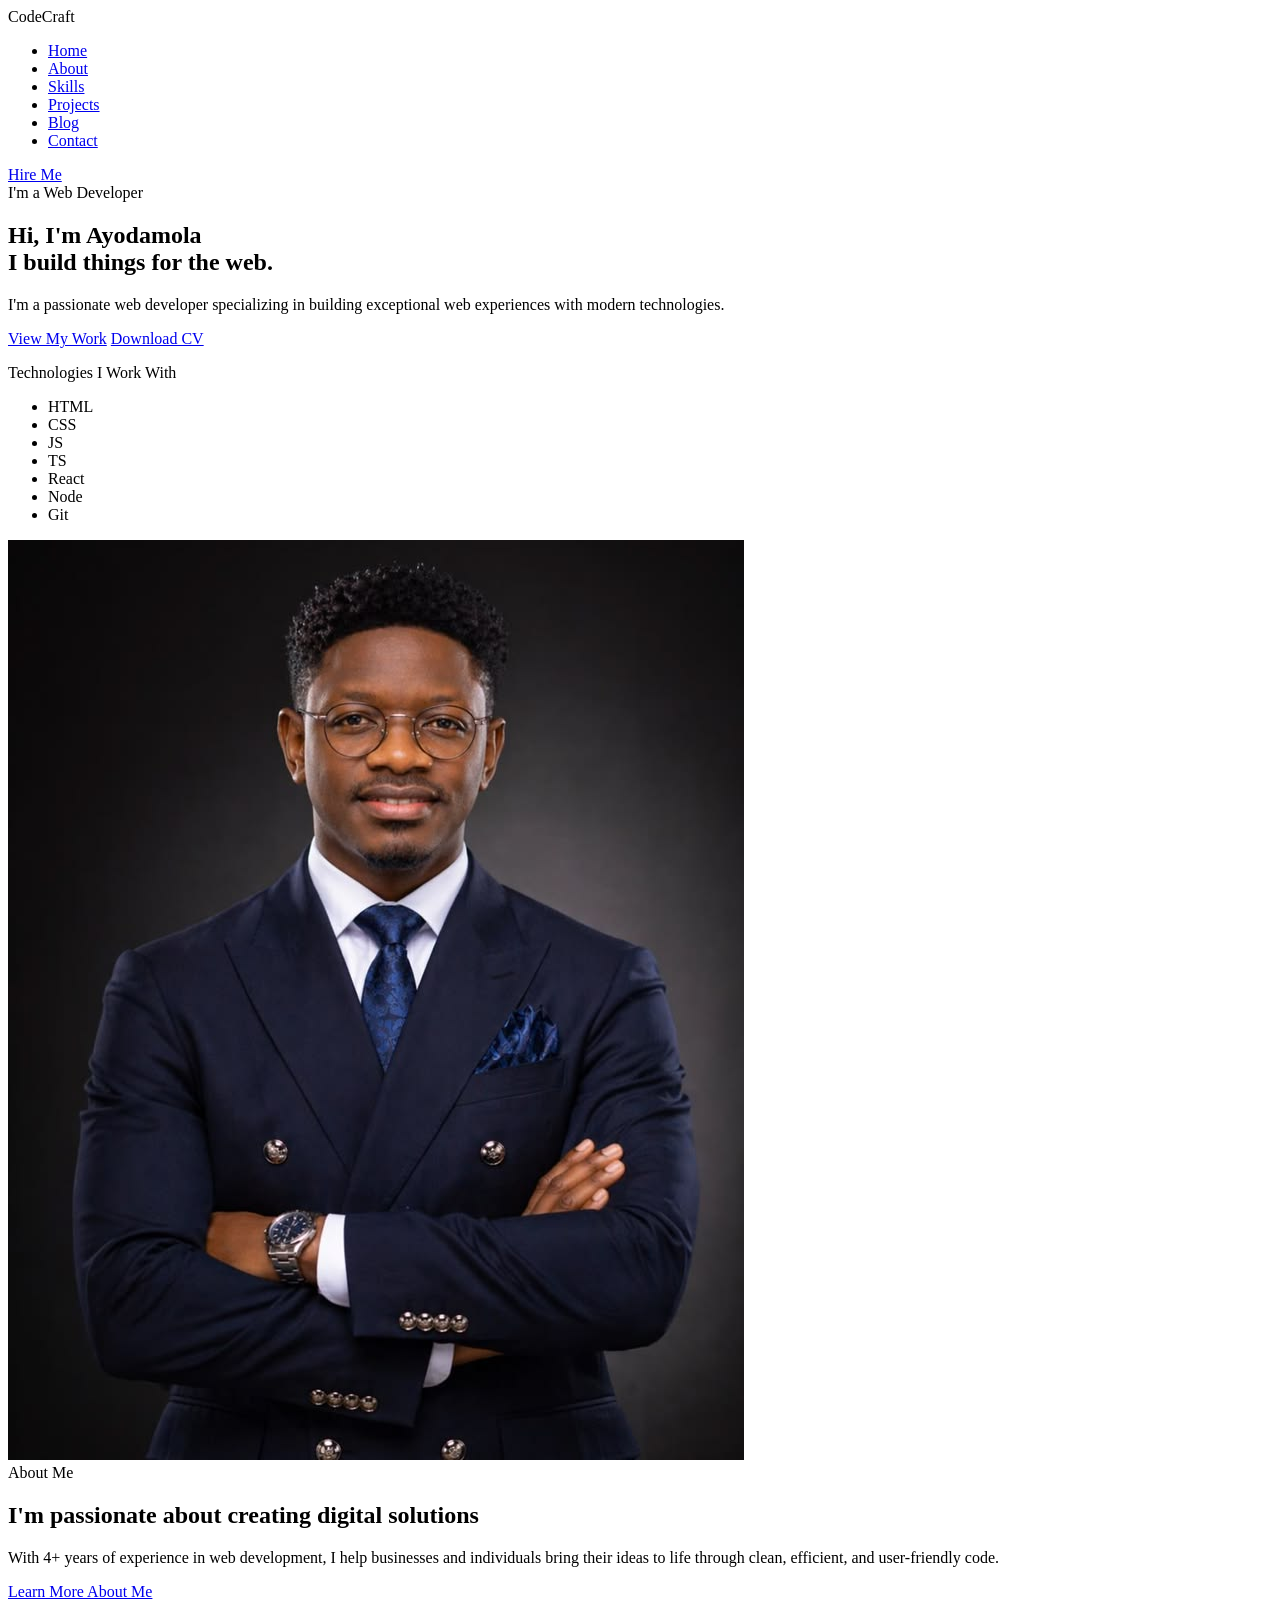
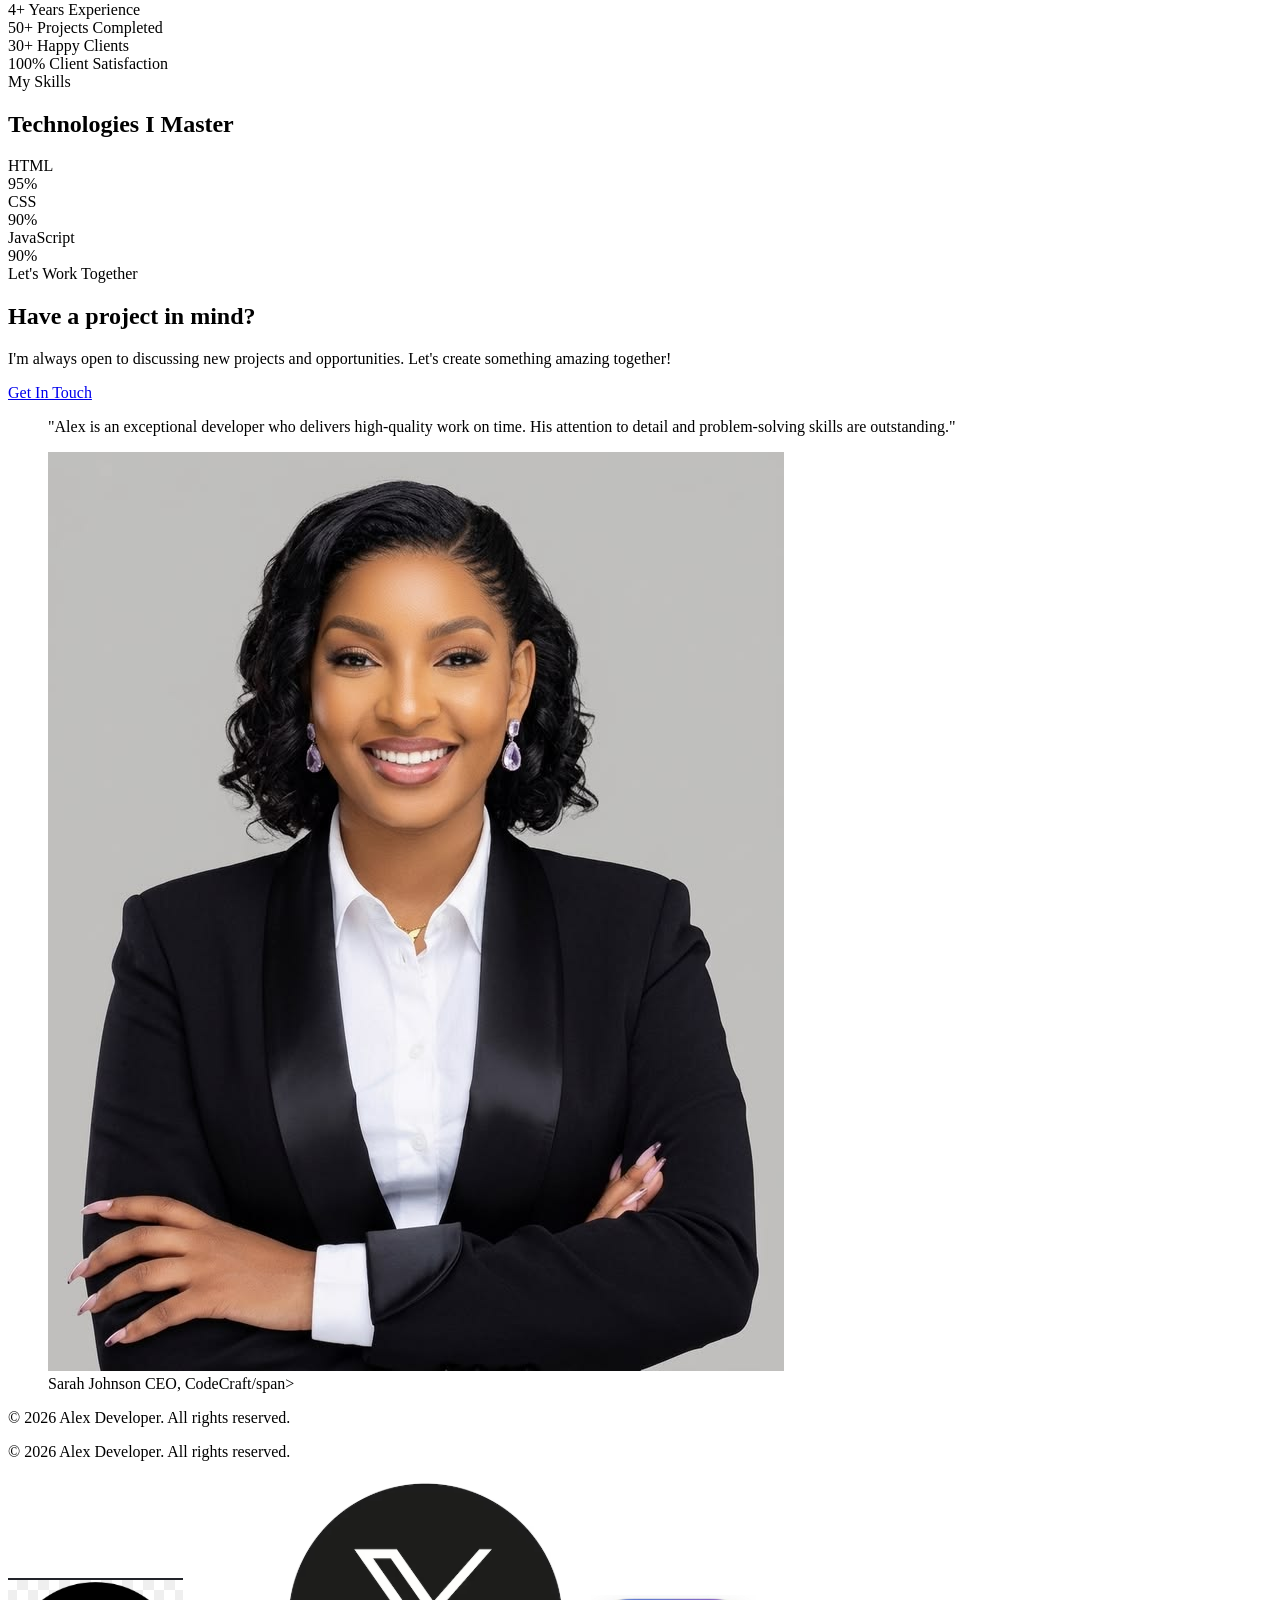
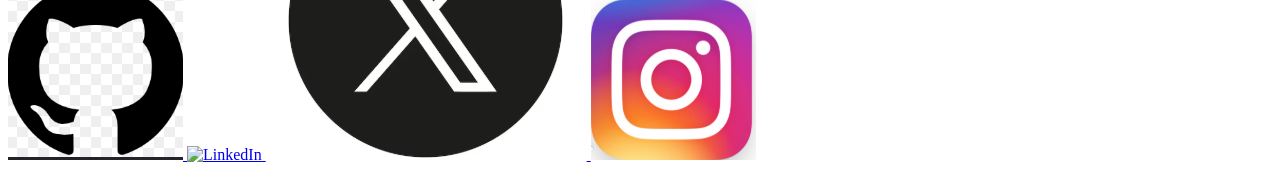
==== index.html @ 091fe668 "add initialse commit" ====
<!DOCTYPE html>
<html lang="en">
<head>
  <meta charset="UTF-8" />
  <meta name="viewport" content="width=device-width, initial-scale=1.0" />
  <title>Adebayo's Portfolio</title>
</head>
<body>

  <!-- ============ HEADER / NAVBAR ============ -->
  <header class="navbar">
    <div class="logo">CodeCraft</div>

    <nav class="nav-links">
      <ul>
        <li><a href="#home">Home</a></li>
        <li><a href="#about">About</a></li>
        <li><a href="#skills">Skills</a></li>
        <li><a href="#projects">Projects</a></li>
        <li><a href="#blog">Blog</a></li>
        <li><a href="#contact">Contact</a></li>
      </ul>
    </nav>

    <a href="#contact" class="btn btn-primary">Hire Me</a>
  </header>


  <!-- ============ HERO SECTION ============ -->
  <section id="home" class="hero">
    <div class="hero-text">
      <span class="badge">I'm a Web Developer</span>
      <h1>Hi, I'm <span class="highlight">Ayodamola </span><br />I build things for the web.</h1>
      <p>
        I'm a passionate web developer specializing in building
        exceptional web experiences with modern technologies.
      </p>

      <div class="hero-buttons">
        <a href="#projects" class="btn btn-primary">View My Work</a>
        <a href="#" class="btn btn-outline">Download CV</a>
      </div>

      <div class="tech-stack">
        <p>Technologies I Work With</p>
        <ul class="tech-icons">
          <li>HTML</li>
          <li>CSS</li>
          <li>JS</li>
          <li>TS</li>
          <li>React</li>
          <li>Node</li>
          <li>Git</li>
        </ul>
      </div>
    </div>

    <div class="hero-image">
      <img src="images/blackman.jpg" alt="Portrait of Ayodamola ">
    </div>
  </section>


  <!-- ============ ABOUT + STATS ============ -->
  <section id="about" class="about">
    <div class="about-text">
      <span class="eyebrow">About Me</span>
      <h2>I'm passionate about creating digital solutions</h2>
      <p>
        With 4+ years of experience in web development, I help
        businesses and individuals bring their ideas to life through
        clean, efficient, and user-friendly code.
      </p>
      <a href="#" class="btn btn-outline">Learn More About Me</a>
    </div>

    <div class="stats-grid">
      <div class="stat-card">
        <span class="stat-number">4+</span>
        <span class="stat-label">Years Experience</span>
      </div>
      <div class="stat-card">
        <span class="stat-number">50+</span>
        <span class="stat-label">Projects Completed</span>
      </div>
      <div class="stat-card">
        <span class="stat-number">30+</span>
        <span class="stat-label">Happy Clients</span>
      </div>
      <div class="stat-card">
        <span class="stat-number">100%</span>
        <span class="stat-label">Client Satisfaction</span>
      </div>
    </div>
  </section>


  <!-- ============ SKILLS SECTION ============ -->
  <section id="skills" class="skills">
    <span class="eyebrow">My Skills</span>
    <h2>Technologies I Master</h2>

    <div class="skills-grid">
      <!-- repeat this block for each skill -->
      <div class="skill-item">
        <span class="skill-name">HTML</span>
        <div class="progress-bar">
          <div class="progress-fill" style="width: 95%;"></div>
        </div>
        <span class="skill-percent">95%</span>
      </div>

      <div class="skill-item">
        <span class="skill-name">CSS</span>
        <div class="progress-bar">
          <div class="progress-fill" style="width: 90%;"></div>
        </div>
        <span class="skill-percent">90%</span>
      </div>

      <div class="skill-item">
        <span class="skill-name">JavaScript</span>
        <div class="progress-bar">
          <div class="progress-fill" style="width: 90%;"></div>
        </div>
        <span class="skill-percent">90%</span>
      </div>

      <!-- ...more skill-items (React, Next.js, TypeScript, Node.js, Tailwind, Git) -->
    </div>
  </section>


  

  <!-- ============ CONTACT + TESTIMONIAL ============ -->
  <section id="contact" class="contact">
    <div class="contact-text">
      <span class="eyebrow">Let's Work Together</span>
      <h2>Have a project in mind?</h2>
      <p>
        I'm always open to discussing new projects and opportunities.
        Let's create something amazing together!
      </p>
      <a href="#" class="btn btn-primary">Get In Touch</a>
    </div>

    <blockquote class="testimonial">
      <p>
        "Alex is an exceptional developer who delivers high-quality work
        on time. His attention to detail and problem-solving skills are
        outstanding."
      </p>
      <footer>
        <img src="images/blackwoman.jpg" alt="Sarah Johnson" />
        <div>
          Sarah Johnson
          <span>CEO, CodeCraft/span>
        </div>
      </footer>
    </blockquote>
  </section>


  <!-- ============ FOOTER ============ -->
  <footer class="site-footer">
    <p>&copy; 2026 Alex Developer. All rights reserved.</p>
<!-- ============ FOOTER ============ -->
<footer class="site-footer">
  <p>&copy; 2026 Alex Developer. All rights reserved.</p>

  <nav class="social-links">
    <a href="https://github.com/Ayodamola-svg" target="_blank" rel="noopener noreferrer">
      <img src="images/github image .png" alt="GitHub" />
    </a>
    <a href="https://linkedin.com/in/adebayo-ayodamola" target="_blank" rel="noopener noreferrer">
      <img src="img/icons/linkedin.svg" alt="LinkedIn" />
    </a>
    <a href="https://twitter.com/AAyodamola89108" target="_blank" rel="noopener noreferrer">
      <img src="images/twitter image .png" alt="Twitter" />
    </a>
    <a href="https://instagram.com/bayoogere1234" target="_blank" rel="noopener noreferrer">
      <img src="images/instagram .png" alt="Instagram" />
    </a>
  </nav>
</footer>
    </nav>
  </footer>

</body>
</html>
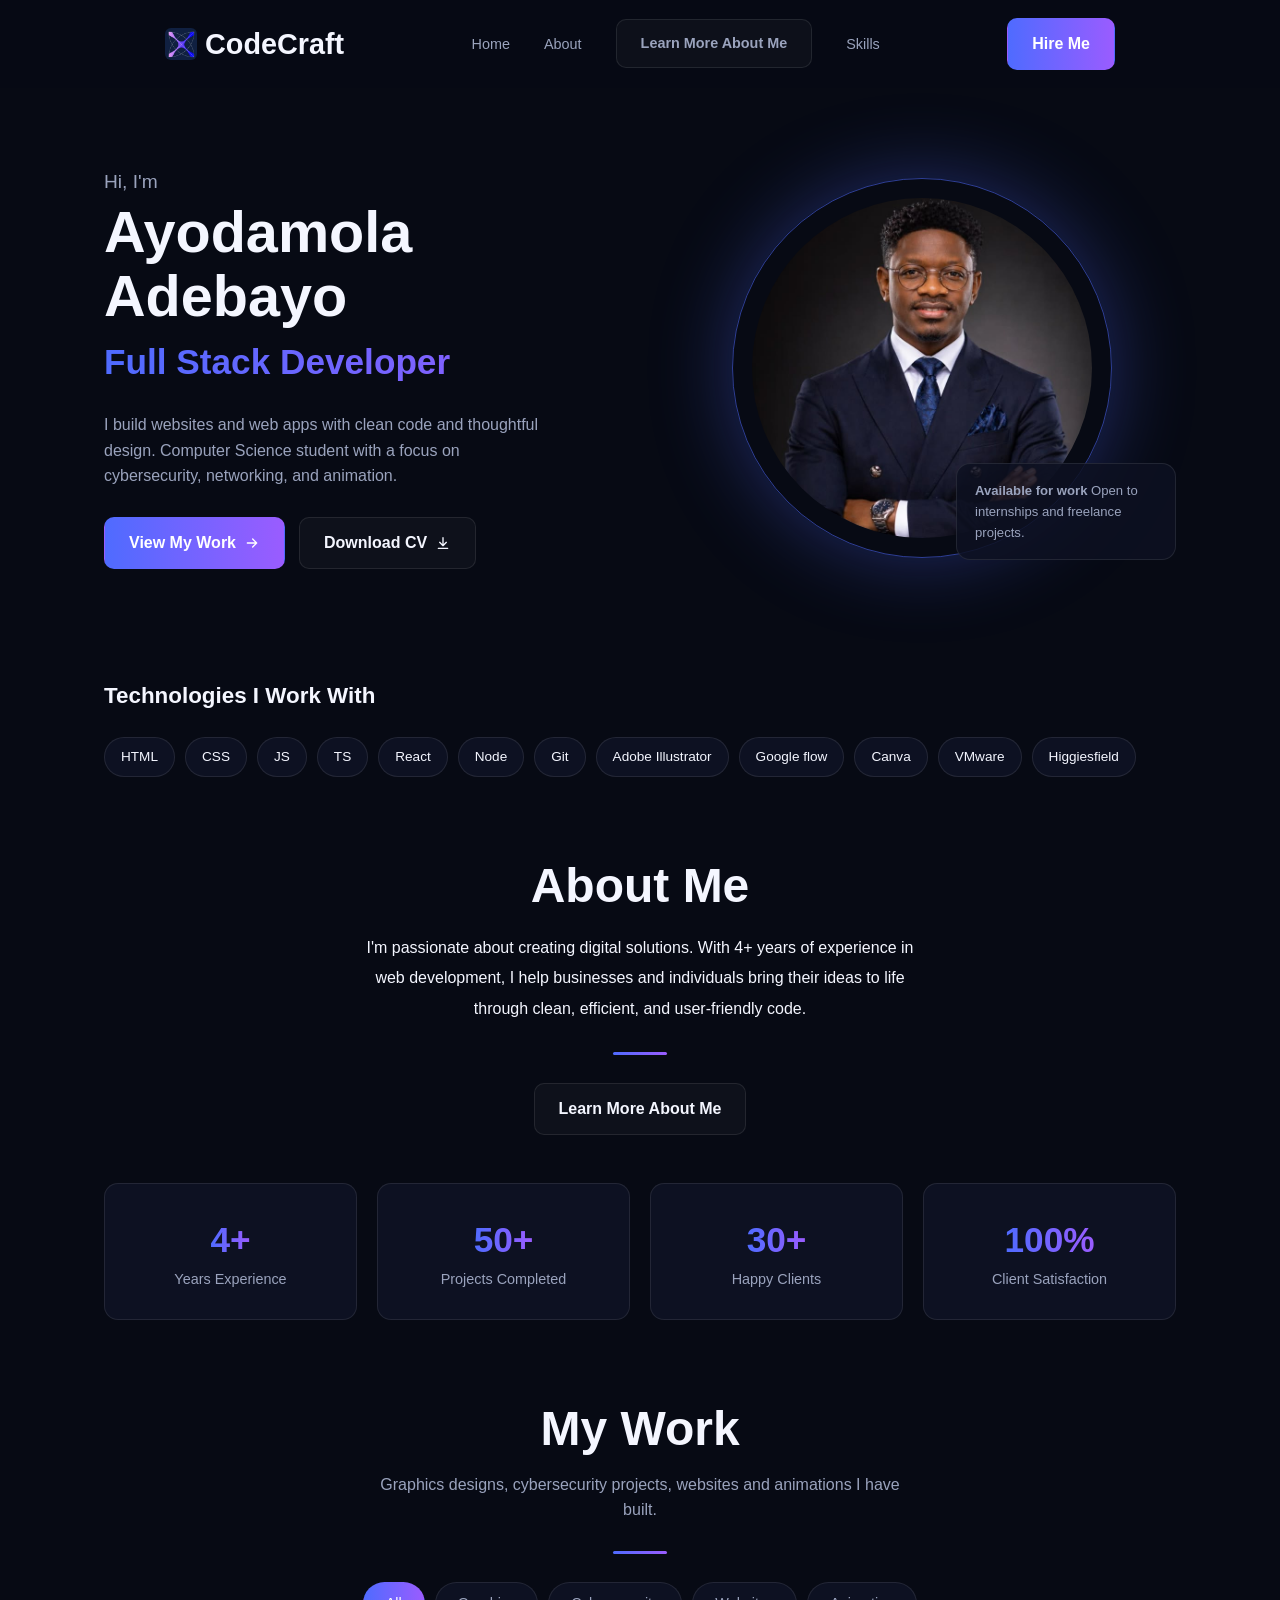
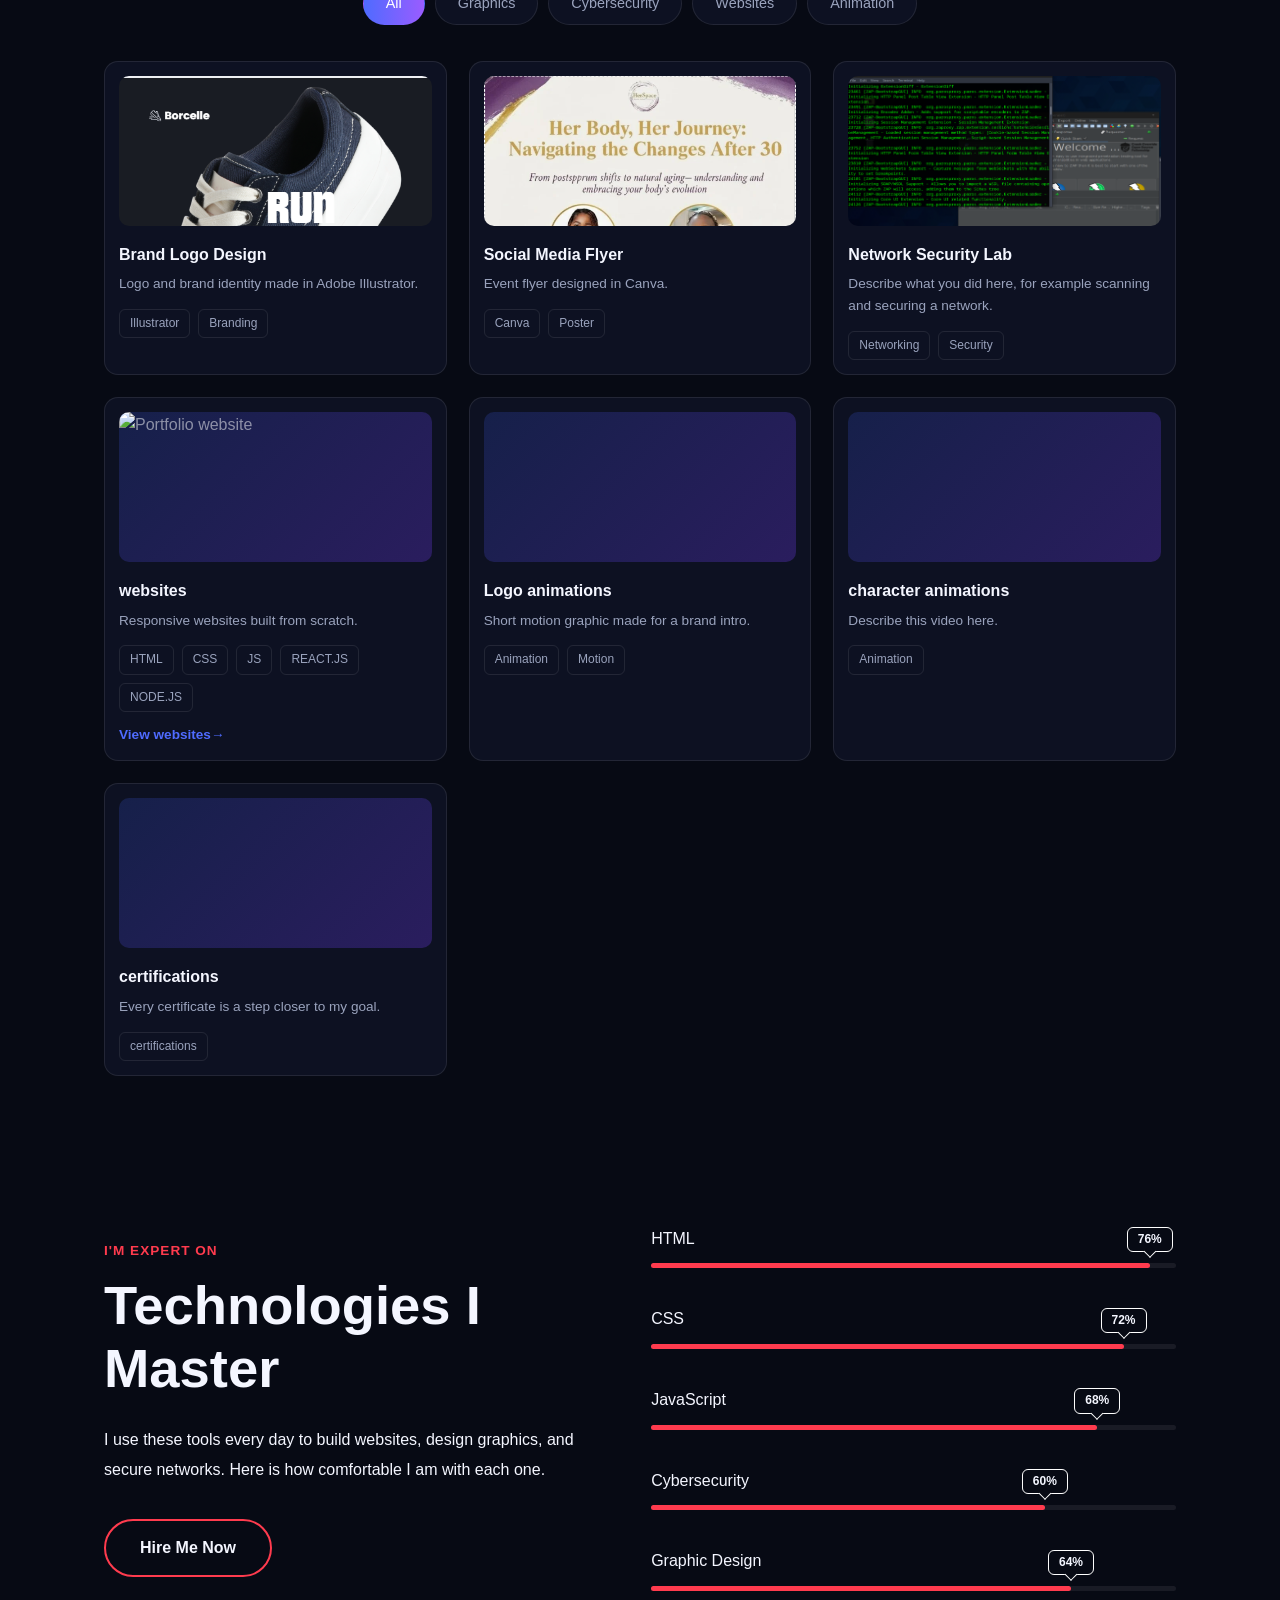
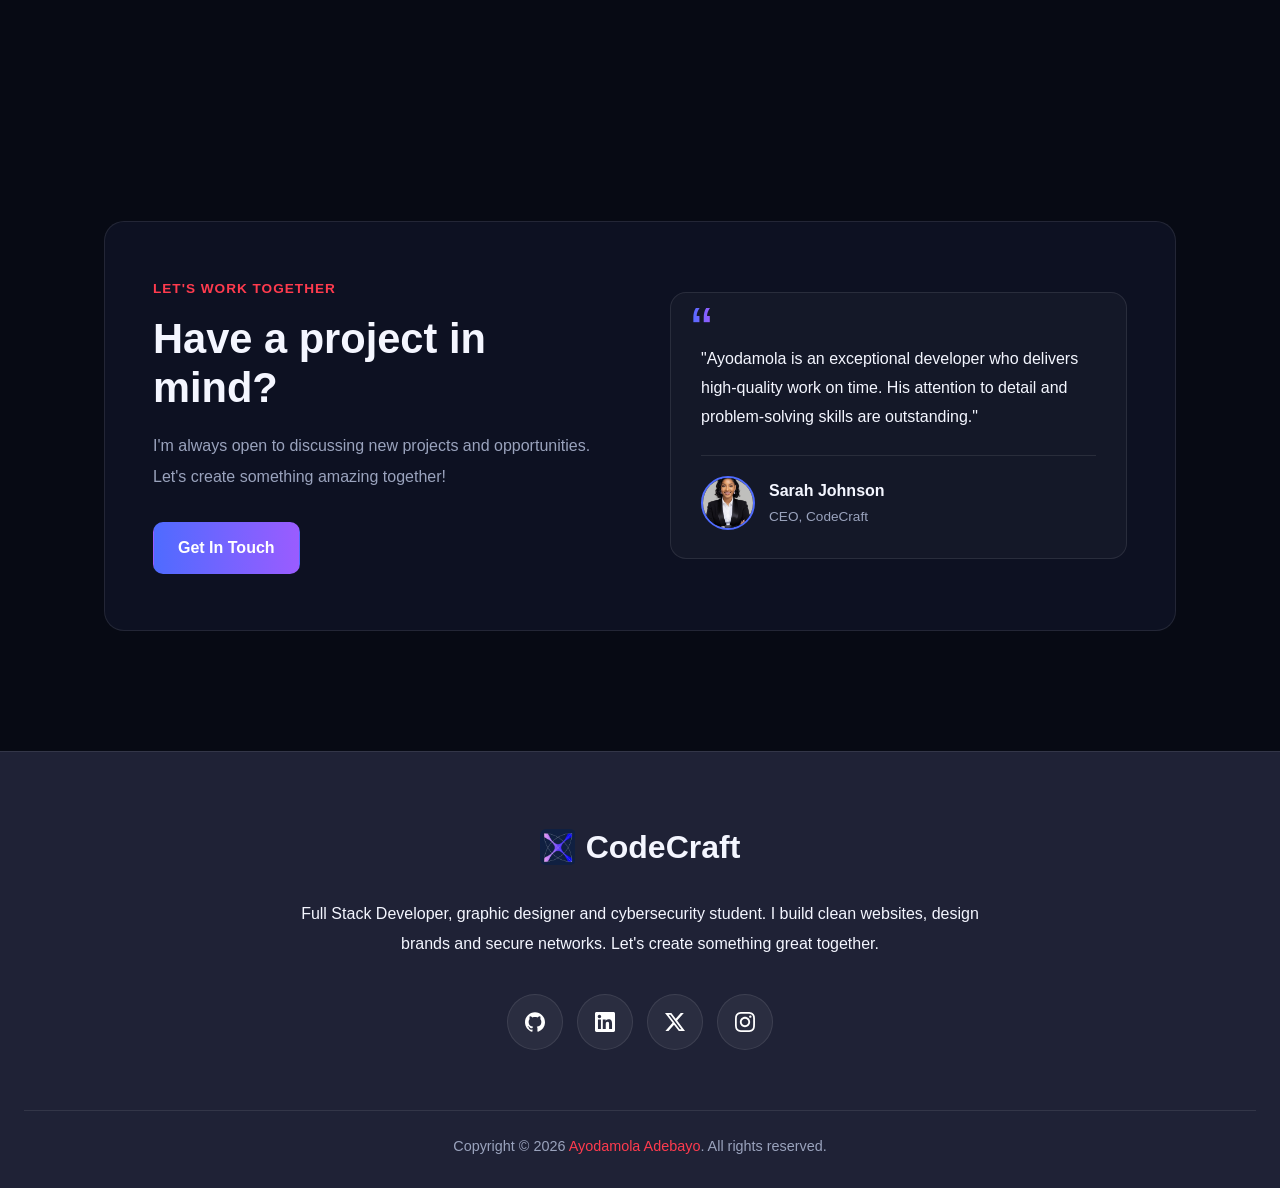
==== commit 2ac94ce5: "Initial commit" ====
--- a/index.html
+++ b/index.html
@@ -4,137 +4,281 @@
   <meta charset="UTF-8" />
   <meta name="viewport" content="width=device-width, initial-scale=1.0" />
   <title>Adebayo's Portfolio</title>
+  <link rel="stylesheet" href="style.css" />
 </head>
 <body>
 
-  <!-- ============ HEADER / NAVBAR ============ -->
-  <header class="navbar">
-    <div class="logo">CodeCraft</div>
-
-    <nav class="nav-links">
-      <ul>
-        <li><a href="#home">Home</a></li>
-        <li><a href="#about">About</a></li>
-        <li><a href="#skills">Skills</a></li>
-        <li><a href="#projects">Projects</a></li>
-        <li><a href="#blog">Blog</a></li>
-        <li><a href="#contact">Contact</a></li>
-      </ul>
-    </nav>
-
-    <a href="#contact" class="btn btn-primary">Hire Me</a>
-  </header>
+ <header class="navbar">
+
+  <!-- delete the old: <div class="logo">CodeCraft</div> -->
+
+  <a href="#home" class="logo">
+    <img src="images/logo image .png" alt="CodeCraft logo" />
+    <span class="logo-text">CodeCraft</span>
+  </a>
+
+  <nav class="nav-links">
+    <ul>
+      <li><a href="#home">Home</a></li>
+      <li><a href="about.html">About</a></li>
+      <li><a href="about.html" class="btn btn-outline">Learn More About Me</a></li>
+      <li><a href="#skills">Skills</a></li>
+    </ul>
+  </nav>
+
+  <a href="#contact" class="btn btn-primary">Hire Me</a>
+</header>
 
 
   <!-- ============ HERO SECTION ============ -->
   <section id="home" class="hero">
-    <div class="hero-text">
-      <span class="badge">I'm a Web Developer</span>
-      <h1>Hi, I'm <span class="highlight">Ayodamola </span><br />I build things for the web.</h1>
+
+  <!-- LEFT COLUMN: your text -->
+  <div class="hero-text">
+    <p class="hello">Hi, I'm</p>
+    <h1>Ayodamola Adebayo</h1>
+    <p class="role">Full Stack Developer</p>
+
+    <p class="hero-desc">
+      I build websites and web apps with clean code and thoughtful design.
+      Computer Science student with a focus on cybersecurity, networking, and animation.
+    </p>
+
+    <div class="hero-buttons">
+      <a href="#projects" class="btn btn-primary">
+        View My Work
+        <svg viewBox="0 0 24 24"><path d="M5 12h14M13 6l6 6-6 6"/></svg>
+      </a>
+      <a href="file/AYODAMOLA_ADEBAYO_CV.pdf" download class="btn btn-outline">
+        Download CV
+        <svg viewBox="0 0 24 24"><path d="M12 4v11M7 11l5 5 5-5M5 20h14"/></svg>
+      </a>
+    </div>
+  </div>
+
+  <!-- RIGHT COLUMN: your photo -->
+  <div class="hero-visual">
+    <div class="ring"></div>
+    <img src="images/blackman.jpg" alt="Portrait of Ayodamola Adebayo" />
+    <div class="status-card">
+      <strong>Available for work</strong>
+      Open to internships and freelance projects.
+    </div>
+  </div>
+
+</section>
+
+<!-- ============ TECHNOLOGIES (now below the hero) ============ -->
+<section class="section">
+  <h2>Technologies I Work With</h2>
+  <ul class="chips">
+    <li>HTML</li>
+    <li>CSS</li>
+    <li>JS</li>
+    <li>TS</li>
+    <li>React</li>
+    <li>Node</li>
+    <li>Git</li>
+    <li>Adobe Illustrator</li>
+    <li>Google flow</li>
+    <li>Canva</li>
+    <li>VMware</li>
+    <li>Higgiesfield</li>
+  </ul>
+</section>
+
+
+  <!-- ============ ABOUT + STATS ============ -->
+  <section id="about" class="about section">
+  <div class="about-text">
+    <h2>About Me</h2>
+    <p>
+      I'm passionate about creating digital solutions. With 4+ years of
+      experience in web development, I help businesses and individuals bring
+      their ideas to life through clean, efficient, and user-friendly code.
+    </p>
+    <span class="divider"></span>
+    <a href="about.html" class="btn btn-outline">Learn More About Me</a>
+  </div>
+
+  <div class="stats-grid">
+    <div class="stat-card">
+      <span class="stat-number">4+</span>
+      <span class="stat-label">Years Experience</span>
+    </div>
+    <div class="stat-card">
+      <span class="stat-number">50+</span>
+      <span class="stat-label">Projects Completed</span>
+    </div>
+    <div class="stat-card">
+      <span class="stat-number">30+</span>
+      <span class="stat-label">Happy Clients</span>
+    </div>
+    <div class="stat-card">
+      <span class="stat-number">100%</span>
+      <span class="stat-label">Client Satisfaction</span>
+    </div>
+  </div>
+</section>
+
+
+<!-- ============ PROJECTS ============ -->
+<section id="projects" class="section projects">
+  <div class="projects-head reveal">
+    <h2>My Work</h2>
+    <p>Graphics designs, cybersecurity projects, websites and animations  I have built.</p>
+    <span class="divider"></span>
+  </div>
+
+  <!-- Filter buttons -->
+  <div class="filters">
+    <button class="filter-btn active" data-filter="all">All</button>
+    <button class="filter-btn" data-filter="graphics">Graphics</button>
+    <button class="filter-btn" data-filter="cyber">Cybersecurity</button>
+    <button class="filter-btn" data-filter="web">Websites</button>
+    <button class="filter-btn" data-filter="Animation">Animation </button>
+  </div>
+
+  <div class="project-grid">
+
+    <!-- GRAPHICS -->
+    <article class="card" data-category="graphics">
+      <div class="thumb"><img src="images/shoe.png" alt="Shoe Brand Logo Design" /></div>
+      <h3>Brand Logo Design</h3>
+      <p>Logo and brand identity made in Adobe Illustrator.</p>
+      <ul class="tags"><li>Illustrator</li><li>Branding</li></ul>
+    </article>
+
+    <article class="card" data-category="graphics">
+      <div class="thumb"><img src="images/fan.png" alt="Fan Social Media Flyer" /></div>
+      <h3>Social Media Flyer</h3>
+      <p>Event flyer designed in Canva.</p>
+      <ul class="tags"><li>Canva</li><li>Poster</li></ul>
+    </article>
+
+    <!----------Cyber Security-->
+    <article class="card" data-category="cyber">
+  <div class="thumb">
+    <img src="images/kemi.png"
+         data-gallery="images/pen.png, images/shola.png, images/yytt.png, images/love.png , images/runtayo.png"
+         alt="Network security lab/" />
+    <span class="photo-count">4 photos</span>
+  </div>
+  <h3>Network Security Lab</h3>
+  <p>Describe what you did here, for example scanning and securing a network.</p>
+  <ul class="tags"><li>Networking</li><li>Security</li></ul>
+</article>
+
+    <!-- WEBSITES -->
+    <article class="card" data-category="web">
+      <div class="thumb"><img src="images/web1.jpg" alt="Portfolio website" /></div>
+      <h3>websites</h3>
+      <p>Responsive websites built from scratch.</p>
+      <ul class="tags"><li>HTML</li><li>CSS</li><li>JS</li><li>REACT.JS</li><li>NODE.JS</li></ul>
+      <a href="https://github.com/Ayodamola-svg" target="_blank" rel="noopener noreferrer" class="card-link">View websites→</a>
+    </article>
+
+<!-- ANIMATION -->
+<article class="card video-card" data-category="animation" data-video="videos/animation1.mp4">
+  <div class="thumb">
+    <video src="videos/animation2.mp4" poster="videos/animation1-poster.jpg"
+           muted loop playsinline preload="metadata"></video>
+    <span class="play-icon">▶</span>
+  </div>
+  <h3>Logo animations</h3>
+  <p>Short motion graphic made for a brand intro.</p>
+  <ul class="tags"><li>Animation</li><li>Motion</li></ul>
+</article>
+
+<article class="card video-card" data-category="animation" data-video="videos/animation2.mp4">
+  <div class="thumb">
+    <video src="videos/animation2.mp4" muted loop playsinline preload="metadata"></video>
+    <span class="play-icon">▶</span>
+  </div>
+  <h3>character animations</h3>
+  <p>Describe this video here.</p>
+  <ul class="tags"><li>Animation</li></ul>
+</article>
+
+<!----certifications--->
+<article class="card video-card" data-category="certifications">
+  <div class="thumb">
+    
+  </div>
+  <h3>certifications</h3>
+  <p>Every certificate is a step closer to my goal.</p>
+  <ul class="tags"><li>certifications</li></ul>
+    </article> 
+  </div>
+</section>
+
+ <!-- ============ SKILLS SECTION ============ -->
+<section id="skills" class="section skills">
+  <div class="skills-layout">
+
+    <!-- LEFT: text -->
+    <div class="skills-text">
+      <span class="eyebrow">I'M EXPERT ON</span>
+      <h2>Technologies I Master</h2>
       <p>
-        I'm a passionate web developer specializing in building
-        exceptional web experiences with modern technologies.
+        I use these tools every day to build websites, design graphics,
+        and secure networks. Here is how comfortable I am with each one.
       </p>
-
-      <div class="hero-buttons">
-        <a href="#projects" class="btn btn-primary">View My Work</a>
-        <a href="#" class="btn btn-outline">Download CV</a>
-      </div>
-
-      <div class="tech-stack">
-        <p>Technologies I Work With</p>
-        <ul class="tech-icons">
-          <li>HTML</li>
-          <li>CSS</li>
-          <li>JS</li>
-          <li>TS</li>
-          <li>React</li>
-          <li>Node</li>
-          <li>Git</li>
-        </ul>
-      </div>
-    </div>
-
-    <div class="hero-image">
-      <img src="images/blackman.jpg" alt="Portrait of Ayodamola ">
-    </div>
-  </section>
-
-
-  <!-- ============ ABOUT + STATS ============ -->
-  <section id="about" class="about">
-    <div class="about-text">
-      <span class="eyebrow">About Me</span>
-      <h2>I'm passionate about creating digital solutions</h2>
-      <p>
-        With 4+ years of experience in web development, I help
-        businesses and individuals bring their ideas to life through
-        clean, efficient, and user-friendly code.
-      </p>
-      <a href="#" class="btn btn-outline">Learn More About Me</a>
-    </div>
-
-    <div class="stats-grid">
-      <div class="stat-card">
-        <span class="stat-number">4+</span>
-        <span class="stat-label">Years Experience</span>
-      </div>
-      <div class="stat-card">
-        <span class="stat-number">50+</span>
-        <span class="stat-label">Projects Completed</span>
-      </div>
-      <div class="stat-card">
-        <span class="stat-number">30+</span>
-        <span class="stat-label">Happy Clients</span>
-      </div>
-      <div class="stat-card">
-        <span class="stat-number">100%</span>
-        <span class="stat-label">Client Satisfaction</span>
-      </div>
-    </div>
-  </section>
-
-
-  <!-- ============ SKILLS SECTION ============ -->
-  <section id="skills" class="skills">
-    <span class="eyebrow">My Skills</span>
-    <h2>Technologies I Master</h2>
-
-    <div class="skills-grid">
-      <!-- repeat this block for each skill -->
-      <div class="skill-item">
+      <a href="#contact" class="btn btn-outline btn-round">Hire Me Now</a>
+    </div>
+
+    <!-- RIGHT: the percentage bars -->
+    <div class="skills-bars">
+
+      <div class="skill-row">
         <span class="skill-name">HTML</span>
         <div class="progress-bar">
-          <div class="progress-fill" style="width: 95%;"></div>
-        </div>
-        <span class="skill-percent">95%</span>
-      </div>
-
-      <div class="skill-item">
+          <div class="progress-fill" style="--w: 95%;"></div>
+          <span class="skill-tip" style="--w: 95%;"><span class="skill-count" data-target="95">0</span>%</span>
+        </div>
+      </div>
+
+      <div class="skill-row">
         <span class="skill-name">CSS</span>
         <div class="progress-bar">
-          <div class="progress-fill" style="width: 90%;"></div>
-        </div>
-        <span class="skill-percent">90%</span>
-      </div>
-
-      <div class="skill-item">
+          <div class="progress-fill" style="--w: 90%;"></div>
+          <span class="skill-tip" style="--w: 90%;"><span class="skill-count" data-target="90">0</span>%</span>
+        </div>
+      </div>
+
+      <div class="skill-row">
         <span class="skill-name">JavaScript</span>
         <div class="progress-bar">
-          <div class="progress-fill" style="width: 90%;"></div>
-        </div>
-        <span class="skill-percent">90%</span>
-      </div>
-
-      <!-- ...more skill-items (React, Next.js, TypeScript, Node.js, Tailwind, Git) -->
-    </div>
-  </section>
-
-
-  
-
-  <!-- ============ CONTACT + TESTIMONIAL ============ -->
-  <section id="contact" class="contact">
+          <div class="progress-fill" style="--w: 85%;"></div>
+          <span class="skill-tip" style="--w: 85%;"><span class="skill-count" data-target="85">0</span>%</span>
+        </div>
+      </div>
+
+      <div class="skill-row">
+        <span class="skill-name">Cybersecurity</span>
+        <div class="progress-bar">
+          <div class="progress-fill" style="--w: 75%;"></div>
+          <span class="skill-tip" style="--w: 75%;"><span class="skill-count" data-target="75">0</span>%</span>
+        </div>
+      </div>
+
+      <div class="skill-row">
+        <span class="skill-name">Graphic Design</span>
+        <div class="progress-bar">
+          <div class="progress-fill" style="--w: 80%;"></div>
+          <span class="skill-tip" style="--w: 80%;"><span class="skill-count" data-target="80">0</span>%</span>
+        </div>
+      </div>
+
+    </div><!-- end skills-bars -->
+  </div><!-- end skills-layout -->
+</section><!-- end skills: Contact must start AFTER this line -->
+
+
+<!-- ============ CONTACT + TESTIMONIAL ============ -->
+<section id="contact" class="section contact">
+  <div class="contact-layout">
+
     <div class="contact-text">
       <span class="eyebrow">Let's Work Together</span>
       <h2>Have a project in mind?</h2>
@@ -147,45 +291,56 @@
 
     <blockquote class="testimonial">
       <p>
-        "Alex is an exceptional developer who delivers high-quality work
+        "Ayodamola is an exceptional developer who delivers high-quality work
         on time. His attention to detail and problem-solving skills are
         outstanding."
       </p>
       <footer>
         <img src="images/blackwoman.jpg" alt="Sarah Johnson" />
         <div>
-          Sarah Johnson
-          <span>CEO, CodeCraft/span>
+          <strong>Sarah Johnson</strong>
+          <span>CEO, CodeCraft</span>
         </div>
       </footer>
     </blockquote>
-  </section>
-
+
+  </div>
+</section>
 
   <!-- ============ FOOTER ============ -->
-  <footer class="site-footer">
-    <p>&copy; 2026 Alex Developer. All rights reserved.</p>
-<!-- ============ FOOTER ============ -->
-<footer class="site-footer">
-  <p>&copy; 2026 Alex Developer. All rights reserved.</p>
-
-  <nav class="social-links">
-    <a href="https://github.com/Ayodamola-svg" target="_blank" rel="noopener noreferrer">
-      <img src="images/github image .png" alt="GitHub" />
+  <footer class="footer">
+    <a href="#home" class="footer-logo">
+      <img src="images/logo image .png" alt="CodeCraft logo" />
+      <span>CodeCraft</span>
     </a>
-    <a href="https://linkedin.com/in/adebayo-ayodamola" target="_blank" rel="noopener noreferrer">
-      <img src="img/icons/linkedin.svg" alt="LinkedIn" />
-    </a>
-    <a href="https://twitter.com/AAyodamola89108" target="_blank" rel="noopener noreferrer">
-      <img src="images/twitter image .png" alt="Twitter" />
-    </a>
-    <a href="https://instagram.com/bayoogere1234" target="_blank" rel="noopener noreferrer">
-      <img src="images/instagram .png" alt="Instagram" />
-    </a>
-  </nav>
-</footer>
-    </nav>
+
+    <p class="footer-text">
+      Full Stack Developer, graphic designer and cybersecurity student.
+      I build clean websites, design brands and secure networks.
+      Let's create something great together.
+    </p>
+
+    <div class="footer-socials">
+      <a href="https://github.com/Ayodamola-svg" target="_blank" rel="noopener noreferrer" aria-label="GitHub">
+        <svg viewBox="0 0 24 24"><path d="M12 .297c-6.63 0-12 5.373-12 12 0 5.303 3.438 9.8 8.205 11.385.6.113.82-.258.82-.577 0-.285-.01-1.04-.015-2.04-3.338.724-4.042-1.61-4.042-1.61C4.422 18.07 3.633 17.7 3.633 17.7c-1.087-.744.084-.729.084-.729 1.205.084 1.838 1.236 1.838 1.236 1.07 1.835 2.809 1.305 3.495.998.108-.776.417-1.305.76-1.605-2.665-.3-5.466-1.332-5.466-5.93 0-1.31.465-2.38 1.235-3.22-.135-.303-.54-1.523.105-3.176 0 0 1.005-.322 3.3 1.23.96-.267 1.98-.399 3-.405 1.02.006 2.04.138 3 .405 2.28-1.552 3.285-1.23 3.285-1.23.645 1.653.24 2.873.12 3.176.765.84 1.23 1.91 1.23 3.22 0 4.61-2.805 5.625-5.475 5.92.42.36.81 1.096.81 2.22 0 1.606-.015 2.896-.015 3.286 0 .315.21.69.825.57C20.565 22.092 24 17.592 24 12.297c0-6.627-5.373-12-12-12"/></svg>
+      </a>
+      <a href="https://linkedin.com/in/adebayo-ayodamola" target="_blank" rel="noopener noreferrer" aria-label="LinkedIn">
+        <svg viewBox="0 0 24 24"><path d="M20.447 20.452h-3.554v-5.569c0-1.328-.027-3.037-1.852-3.037-1.853 0-2.136 1.445-2.136 2.939v5.667H9.351V9h3.414v1.561h.046c.477-.9 1.637-1.85 3.37-1.85 3.601 0 4.267 2.37 4.267 5.455v6.286zM5.337 7.433c-1.144 0-2.063-.926-2.063-2.065 0-1.138.92-2.063 2.063-2.063 1.14 0 2.064.925 2.064 2.063 0 1.139-.925 2.065-2.064 2.065zm1.782 13.019H3.555V9h3.564v11.452zM22.225 0H1.771C.792 0 0 .774 0 1.729v20.542C0 23.227.792 24 1.771 24h20.451C23.2 24 24 23.227 24 22.271V1.729C24 .774 23.2 0 22.222 0h.003z"/></svg>
+      </a>
+      <a href="https://twitter.com/AAyodamola89108" target="_blank" rel="noopener noreferrer" aria-label="X (Twitter)">
+        <svg viewBox="0 0 24 24"><path d="M18.901 1.153h3.68l-8.04 9.19L24 22.846h-7.406l-5.8-7.584-6.638 7.584H.474l8.6-9.83L0 1.154h7.594l5.243 6.932ZM17.61 20.644h2.039L6.486 3.24H4.298Z"/></svg>
+      </a>
+      <a href="https://instagram.com/bayoogere1234" target="_blank" rel="noopener noreferrer" aria-label="Instagram">
+        <svg viewBox="0 0 24 24"><path d="M12 0C8.74 0 8.333.015 7.053.072 5.775.132 4.905.333 4.14.63c-.789.306-1.459.717-2.126 1.384S.935 3.35.63 4.14C.333 4.905.131 5.775.072 7.053.012 8.333 0 8.74 0 12s.015 3.667.072 4.947c.06 1.277.261 2.148.558 2.913.306.788.717 1.459 1.384 2.126.667.666 1.336 1.079 2.126 1.384.766.296 1.636.499 2.913.558C8.333 23.988 8.74 24 12 24s3.667-.015 4.947-.072c1.277-.06 2.148-.262 2.913-.558.788-.306 1.459-.718 2.126-1.384.666-.667 1.079-1.335 1.384-2.126.296-.765.499-1.636.558-2.913.06-1.28.072-1.687.072-4.947s-.015-3.667-.072-4.947c-.06-1.277-.262-2.149-.558-2.913-.306-.789-.718-1.459-1.384-2.126C21.319 1.347 20.651.935 19.86.63c-.765-.297-1.636-.499-2.913-.558C15.667.012 15.26 0 12 0zm0 2.16c3.203 0 3.585.016 4.85.071 1.17.055 1.805.249 2.227.415.562.217.96.477 1.382.896.419.42.679.819.896 1.381.164.422.36 1.057.413 2.227.057 1.266.07 1.646.07 4.85s-.015 3.585-.074 4.85c-.061 1.17-.256 1.805-.421 2.227-.224.562-.479.96-.899 1.382-.419.419-.824.679-1.38.896-.42.164-1.065.36-2.235.413-1.274.057-1.649.07-4.859.07-3.211 0-3.586-.015-4.859-.074-1.171-.061-1.816-.256-2.236-.421-.569-.224-.96-.479-1.379-.899-.421-.419-.69-.824-.9-1.38-.165-.42-.359-1.065-.42-2.235-.045-1.26-.061-1.649-.061-4.844 0-3.196.016-3.586.061-4.861.061-1.17.255-1.814.42-2.234.21-.57.479-.96.9-1.381.419-.419.81-.689 1.379-.898.42-.166 1.051-.361 2.221-.421 1.275-.045 1.65-.06 4.859-.06l.045.03zm0 3.678c-3.405 0-6.162 2.76-6.162 6.162 0 3.405 2.76 6.162 6.162 6.162 3.405 0 6.162-2.76 6.162-6.162 0-3.405-2.76-6.162-6.162-6.162zM12 16c-2.21 0-4-1.79-4-4s1.79-4 4-4 4 1.79 4 4-1.79 4-4 4zm7.846-10.405c0 .795-.646 1.44-1.44 1.44-.795 0-1.44-.646-1.44-1.44 0-.794.646-1.439 1.44-1.439.793-.001 1.44.645 1.44 1.439z"/></svg>
+      </a>
+    </div>
+
+    <p class="footer-copy">
+      Copyright &copy; 2026 <span>Ayodamola Adebayo</span>. All rights reserved.
+    </p>
   </footer>
 
+  <script src="script.js"></script>
+  <script src="skills.js"></script>
 </body>
 </html>
--- a/style.css
+++ b/style.css
@@ -0,0 +1,689 @@
+/* =====================================================
+   HOW TO READ THIS FILE
+   The CSS follows the same order as your page:
+   body -> navbar -> hero -> projects -> about -> skills -> contact -> footer
+   Each block says WHAT it styles and WHAT each line does.
+   ===================================================== */
+
+
+/* ---------- 1. COLORS AND FONTS (change them here once) ---------- */
+:root {
+  --bg: #070a14;          /* page background (very dark blue) */
+  --card: #0d1122;        /* background of cards and boxes */
+  --line: rgba(255,255,255,0.09); /* thin borders */
+  --text: #f4f6ff;        /* main text (almost white) */
+  --muted: #9aa3bd;       /* softer grey text */
+  --blue: #4f6bff;        /* main accent color */
+  --violet: #9a5cff;      /* second accent color */
+  --green: #35e08a;       /* the "available" dot */
+  --gradient: linear-gradient(90deg, #4f6bff, #9a5cff); /* blue to violet */
+  --font: "Inter", "Segoe UI", sans-serif;      /* body text font */
+  --font-head: "Sora", "Inter", sans-serif;     /* headings font */
+}
+
+
+/* ---------- 2. RESET: remove the browser's default spacing ---------- */
+* {
+  margin: 0;              /* no outside space */
+  padding: 0;             /* no inside space */
+  box-sizing: border-box; /* padding stays inside the width you set */
+}
+
+
+/* ---------- 3. BODY: the whole page ---------- */
+body {
+  background: var(--bg);        /* dark background */
+  color: var(--text);           /* white text */
+  font-family: var(--font);     /* font for all text */
+  line-height: 1.6;             /* space between lines of text */
+}
+
+html { scroll-behavior: smooth; scroll-padding-top: 90px; } /* smooth scroll when clicking menu links */
+
+a { color: inherit; text-decoration: none; } /* links: same color as text, no underline */
+ul { list-style: none; }                     /* remove bullet points */
+img { max-width: 100%; display: block; }     /* images never overflow the screen */
+
+
+/* ---------- 4. SECTION: the shared box for each part of the page ---------- */
+.section {
+  max-width: 1120px;       /* content never wider than this */
+  margin: 0 auto;          /* centers the content */
+  padding: 80px 24px 0;    /* top, left/right, bottom space */
+}
+
+.section h2 { font-family: var(--font-head); font-size: 1.4rem; } /* section titles */
+
+
+/* ---------- 5. NAVBAR: the top menu ---------- */
+.navbar {
+  position: sticky;        /* stays at the top while you scroll */
+  top: 0;
+  z-index: 10;             /* keeps it above other content */
+  display: flex;           /* puts logo, links, button in one row */
+  align-items: center;     /* lines them up vertically */
+  justify-content: space-between; /* logo left, button right */
+  /* same left/right edge as the hero container (1120px wide + 24px padding) */
+  padding: 18px max(19px, calc((100% - 1000px) / 2 + 25px));
+  background: rgba(7,10,20,0.85);
+}
+
+.logo {
+  display: flex;                 /* puts the image and text side by side */
+  align-items: center;           /* lines the image up with the middle of the text */
+  gap: 8px;                      /* space between image and text: smaller number = closer */
+  font-family: var(--font-head);
+  font-size: 1.8rem;
+  font-weight: 700;
+}
+
+.logo img {
+  width: 32px;                   /* logo size: make this smaller or bigger */
+  height: 32px;
+  object-fit: contain;           /* keeps the logo from stretching */
+  border-radius: 6px;            /* softens the corners if the image has a dark square background */
+}
+
+.logo-text { color: var(--text); } /* keeps the text white */
+
+
+.nav-links ul { display: flex; gap: 34px; align-items: center; }   /* menu items in a row, with space between, and lined up in the middle */
+.nav-links a { color: var(--muted); font-size: 0.9rem; }
+.nav-links a:hover { color: var(--text); }   /* turns white when you hover */
+.nav-links a.active { color: var(--text); border-bottom: 2px solid var(--blue); } /* the current page */
+
+.btn-talk {              /* the "Let's Talk" button */
+  border: 1px solid var(--blue);
+  padding: 9px 22px;
+  border-radius: 10px;   /* rounded corners */
+  font-size: 0.9rem;
+}
+
+
+/* ---------- 6. BUTTONS: used in many places ---------- */
+.btn {
+  display: inline-flex;       /* text and icon sit side by side */
+  align-items: center;        /* icon lines up with the middle of the text */
+  gap: 8px;                   /* space between text and icon: smaller number = icon closer */
+  padding: 12px 24px;
+  border-radius: 10px;
+  font-weight: 600;
+  border: 1px solid transparent;
+  transition: transform 0.2s; /* makes the hover movement smooth */
+}
+.btn:hover { transform: translateY(-2px); }  /* button lifts up a little on hover */
+.btn-primary { background: var(--gradient); color: #fff; }       /* filled button */
+.btn-outline { border-color: var(--line); background: rgba(255,255,255,0.03); } /* outlined button */
+
+.btn svg {                    /* the arrow and download icons inside buttons */
+  width: 16px;                /* icon size */
+  height: 16px;
+  fill: none;                 /* draw lines only, no filled shape */
+  stroke: currentColor;       /* icon takes the text color */
+  stroke-width: 2;            /* line thickness */
+  stroke-linecap: round;      /* rounded line ends */
+  stroke-linejoin: round;     /* rounded corners */
+}
+
+
+/* ---------- 7. HERO: the first big section ---------- */
+.hero {
+  max-width: 1120px;
+  margin: 0 auto;
+  padding: 70px 24px 20px;
+  display: grid;                      /* two columns: text left, photo right */
+  grid-template-columns: 1.05fr 1fr;
+  align-items: center;
+  gap: 30px;
+}
+
+.hello { font-size: 1.2rem; color: var(--muted); margin-bottom: 4px; }  /* "Hi, I'm" */
+
+.hero h1 {                                           /* your name */
+  font-family: var(--font-head);
+  font-size: 3.6rem;
+  line-height: 1.1;
+  margin-bottom: 6px;                                /* space under the name */
+}
+
+.role {                                              /* "Full Stack Developer" with color gradient */
+  font-family: var(--font-head);
+  font-size: 2.2rem;
+  font-weight: 700;
+  background: var(--gradient);
+  -webkit-background-clip: text;   /* these 3 lines show the gradient */
+  background-clip: text;           /* only inside the letters */
+  color: transparent;
+}
+
+.hero-desc { color: var(--muted); max-width: 440px; margin: 22px 0 28px; } /* short intro paragraph */
+.hero-buttons { display: flex; flex-wrap: wrap; gap: 14px; }  /* View My Work + Download CV */
+
+
+/* ---------- 8. SOCIAL ICONS (round buttons) ---------- */
+.socials { display: flex; gap: 12px; margin-top: 30px; }
+.socials a {
+  width: 38px;
+  height: 38px;
+  display: grid;
+  place-items: center;        /* icon in the middle of the circle */
+  border: 1px solid var(--line);
+  border-radius: 50%;         /* 50% makes it a circle */
+  color: var(--muted);
+}
+.socials a:hover { color: var(--text); border-color: var(--blue); }
+.socials svg { width: 17px; height: 17px; fill: currentColor; } /* icon takes the link's color */
+
+
+/* ---------- 9. HERO PHOTO: image, glowing ring, status card ---------- */
+
+.hero-visual {
+  position: relative;
+  display: grid;
+  place-items: center;
+  min-height: 420px;
+}
+
+.ring {
+  position: absolute;
+  width: 380px;
+  aspect-ratio: 1;
+  border-radius: 50%;
+  border: 1px solid rgba(79,107,255,0.55);
+  box-shadow: 0 0 80px rgba(79,107,255,0.35);
+}
+
+.hero-visual img {
+  position: relative;
+  width: 340px;
+  height: 340px;
+  object-fit: cover;
+  object-position: center 10%;
+  border-radius: 50%;
+}
+
+.status-card {
+  position: absolute;
+  right: 0;
+  bottom: 18px;
+  width: 220px;
+  padding: 16px 18px;
+  background: rgba(13,17,34,0.85);
+  border: 1px solid var(--line);
+  border-radius: 14px;
+  font-size: 0.82rem;
+  color: var(--muted);
+}
+
+/* ---------- 10. PROJECTS: the cards ---------- */
+.section-head { display: flex; justify-content: space-between; align-items: baseline; margin-bottom: 28px; }
+.view-all { color: var(--blue); font-size: 0.9rem; }
+
+.project-grid {
+  display: grid;
+  grid-template-columns: repeat(auto-fit, minmax(260px, 1fr)); /* as many cards per row as fit */
+  gap: 22px;
+}
+
+.card {
+  background: var(--card);
+  border: 1px solid var(--line);
+  border-radius: 14px;
+  padding: 14px;
+  transition: transform 0.2s;
+}
+.card:hover { transform: translateY(-4px); border-color: var(--blue); } /* card lifts on hover */
+
+.thumb {                                 /* the picture area of a card */
+  height: 150px;
+  border-radius: 10px;
+  margin-bottom: 16px;
+  background: linear-gradient(135deg, #16204a, #2a1d5e);
+  display: grid;
+  place-items: center;
+  color: rgba(255,255,255,0.5);
+}
+.card h3 { font-family: var(--font-head); font-size: 1rem; margin-bottom: 6px; } /* card title */
+.card p { color: var(--muted); font-size: 0.85rem; margin-bottom: 14px; }        /* card text */
+
+.tags { display: flex; flex-wrap: wrap; gap: 8px; }  /* small labels like HTML, CSS */
+.tags li { font-size: 0.75rem; padding: 4px 10px; border: 1px solid var(--line); border-radius: 6px; color: var(--muted); }
+
+
+/* ---------- 11. ABOUT PREVIEW ---------- */
+.about-preview { display: flex; justify-content: space-between; align-items: center; gap: 30px; flex-wrap: wrap; }
+.about-preview p { color: var(--muted); max-width: 560px; margin-top: 10px; }
+
+/* ---------- ABOUT SECTION (centered, like "My Services") ---------- */
+.about-text {
+  text-align: center;
+}
+
+.about-text h2 {
+  font-family: var(--font-head);
+  font-size: 3rem;
+  font-weight: 800;
+  line-height: 1.2;
+}
+
+.about-text p {
+  color: var(--text);
+  max-width: 560px;
+  margin: 18px auto 0;
+  line-height: 1.9;
+}
+
+.divider {
+  display: block;
+  width: 54px;
+  height: 3px;
+  margin: 28px auto;
+  border-radius: 2px;
+  background: var(--gradient);   /* for a red line use: #ff3b4e */
+}
+
+/* ---------- STATS CARDS ---------- */
+.stats-grid {
+  display: grid;
+  grid-template-columns: repeat(auto-fit, minmax(200px, 1fr));
+  gap: 20px;
+  margin-top: 48px;
+}
+
+.stat-card {
+  display: flex;
+  flex-direction: column;
+  align-items: center;
+  padding: 28px 16px;
+  background: var(--card);
+  border: 1px solid var(--line);
+  border-radius: 14px;
+}
+
+.stat-number {
+  font-family: var(--font-head);
+  font-size: 2.2rem;
+  font-weight: 700;
+  background: var(--gradient);
+  -webkit-background-clip: text;
+  background-clip: text;
+  color: transparent;
+}
+
+.stat-label { color: var(--muted); font-size: 0.9rem; }
+
+
+/* ---------- 12. SKILLS: the pill labels ---------- */
+.chips { display: flex; flex-wrap: wrap; gap: 10px; margin-top: 24px; }
+.chips li {
+  padding: 8px 16px;
+  border: 1px solid var(--line);
+  border-radius: 999px;      /* very large radius = fully rounded pill */
+  background: var(--card);
+  font-size: 0.85rem;
+}
+
+
+/* ---------- 13. CONTACT BOX ---------- */
+.contact-box {
+  text-align: center;
+  padding: 56px 24px;
+  border-radius: 20px;
+  background: var(--card);
+  border: 1px solid var(--line);
+}
+.contact-box h2 { font-size: 1.8rem; }
+.contact-box p { color: var(--muted); margin: 10px auto 26px; max-width: 460px; }
+
+
+
+/* ---------- 15. PHONES AND SMALL SCREENS ---------- */
+/* These rules only apply when the screen is 860px wide or smaller */
+@media (max-width: 860px) {
+  .nav-links { display: none; }                  /* hide the menu links on phones */
+  .hero { grid-template-columns: 1fr; }          /* stack: text on top, photo below */
+  .hero h1 { font-size: 2.6rem; }
+  .ring { width: 320px; }
+  .hero-visual img { width: 290px; }
+  .status-card { right: 50%; transform: translateX(50%); bottom: 0; } /* center the card */
+}
+
+/* PASTE these instead: 3D tilt cards */
+.stat-card {
+  /* --rx and --ry are set by script.js from the pointer position */
+  transform: perspective(800px) rotateX(var(--rx, 0deg)) rotateY(var(--ry, 0deg));
+  transition: transform 0.15s ease-out, border-color 0.25s, box-shadow 0.25s;
+  will-change: transform;
+}
+.stat-card:hover {
+  transform: perspective(800px) translateY(-8px) scale(1.04)
+             rotateX(var(--rx, 0deg)) rotateY(var(--ry, 0deg));
+  border-color: var(--blue);
+  box-shadow: 0 12px 40px rgba(79,107,255,0.25);
+}
+
+/* ---------- 17. PROJECTS SECTION ---------- */
+.projects-head { text-align: center; }
+.projects-head h2 { font-size: 3rem; font-weight: 800; line-height: 1.2; }
+.projects-head p { color: var(--muted); max-width: 520px; margin: 14px auto 0; }
+
+/* Filter buttons */
+.filters {
+  display: flex;
+  flex-wrap: wrap;
+  justify-content: center;
+  gap: 10px;
+  margin-bottom: 36px;
+}
+.filter-btn {
+  padding: 9px 22px;
+  border: 1px solid var(--line);
+  border-radius: 999px;
+  background: var(--card);
+  color: var(--muted);
+  font: inherit;
+  font-size: 0.9rem;
+  cursor: pointer;
+  transition: color 0.2s, border-color 0.2s, transform 0.2s;
+}
+.filter-btn:hover { color: var(--text); border-color: var(--blue); transform: translateY(-2px); }
+.filter-btn.active { background: var(--gradient); color: #fff; border-color: transparent; }
+
+/* Project images fill the thumbnail */
+.thumb { overflow: hidden; }
+.thumb img { width: 100%; height: 100%; object-fit: cover; }
+
+/* Cards: hidden ones disappear, shown ones pop in */
+.project-grid .card { animation: popIn 0.4s ease; }
+.project-grid .card.hide { display: none; }
+@keyframes popIn {
+  from { opacity: 0; transform: scale(0.94); }
+  to   { opacity: 1; transform: scale(1); }
+}
+
+.card-link { display: inline-block; margin-top: 12px; color: var(--blue); font-size: 0.85rem; font-weight: 600; }
+.card-link:hover { color: var(--violet); }
+
+/* ---------- 20. IMAGE POPUP (click to view full) ---------- */
+.card:not(.video-card) .thumb img { cursor: zoom-in; transition: transform 0.4s; }
+.card:not(.video-card) .thumb:hover img { transform: scale(1.05); }  /* small zoom hint on hover */
+
+.image-modal {
+  position: fixed;
+  inset: 0;
+  z-index: 100;
+  display: none;
+  align-items: center;
+  justify-content: center;
+  padding: 24px;
+  background: rgba(4,6,12,0.92);
+  cursor: zoom-out;
+}
+.image-modal.open { display: flex; animation: popIn 0.3s ease; }
+
+.image-modal img {
+  max-width: 100%;
+  max-height: 90vh;
+  object-fit: contain;            /* shows the WHOLE image, nothing cropped */
+  border-radius: 12px;
+  box-shadow: 0 20px 80px rgba(79,107,255,0.3);
+}
+
+.image-close {
+  position: absolute;
+  top: 20px;
+  right: 24px;
+  width: 42px;
+  height: 42px;
+  border: 1px solid var(--line);
+  border-radius: 50%;
+  background: var(--card);
+  color: var(--text);
+  font-size: 1.1rem;
+  cursor: pointer;
+}
+.image-close:hover { border-color: var(--blue); }
+
+/* Link wrapper inside a card thumbnail */
+.thumb a { display: block; width: 100%; height: 100%; }
+
+/* ---------- SKILLS: keep both columns healthy ---------- */
+.skills-layout > * { min-width: 0; }     /* stops a column from collapsing */
+.skills { padding-bottom: 40px; }
+
+/* ---------- CONTACT (text left, testimonial card right) ---------- */
+.contact { padding-top: 120px; padding-bottom: 20px; }   /* moves it further down from Skills */
+
+.contact-layout {
+  display: grid;
+  grid-template-columns: 1fr 1fr;
+  gap: 60px;
+  align-items: center;
+  padding: 56px 48px;
+  background: var(--card);
+  border: 1px solid var(--line);
+  border-radius: 20px;
+}
+
+.contact-text h2 { font-size: 2.6rem; font-weight: 800; line-height: 1.2; }
+.contact-text p {
+  color: var(--muted);
+  line-height: 1.9;
+  margin: 18px 0 30px;
+  max-width: 440px;
+}
+
+/* Testimonial card */
+.testimonial {
+  position: relative;
+  padding: 34px 30px 28px;
+  background: rgba(255,255,255,0.03);
+  border: 1px solid var(--line);
+  border-radius: 16px;
+}
+.testimonial::before {                   /* big quote mark */
+  content: "\201C";
+  position: absolute;
+  top: 6px;
+  left: 20px;
+  font-family: var(--font-head);
+  font-size: 4rem;
+  line-height: 1;
+  background: var(--gradient);
+  -webkit-background-clip: text;
+  background-clip: text;
+  color: transparent;
+}
+.testimonial p { color: var(--text); line-height: 1.8; margin-top: 18px; }
+
+.testimonial footer {
+  display: flex;
+  align-items: center;
+  gap: 14px;
+  margin-top: 24px;
+  padding-top: 20px;
+  border-top: 1px solid var(--line);
+}
+.testimonial footer img {
+  width: 54px;                           /* small round photo instead of a huge picture */
+  height: 54px;
+  object-fit: cover;
+  border-radius: 50%;
+  border: 2px solid var(--blue);
+}
+.testimonial footer strong { display: block; }
+.testimonial footer span { color: var(--muted); font-size: 0.85rem; }
+
+@media (max-width: 860px) {
+  .contact-layout { grid-template-columns: 1fr; padding: 36px 24px; gap: 36px; }
+  .contact-text h2 { font-size: 2rem; }
+}
+
+
+/* ---------- SKILLS (final) ---------- */
+.skills-layout {
+  display: grid;
+  grid-template-columns: 1fr 1.1fr;      /* text left, bars right */
+  gap: 70px;
+  align-items: center;
+  padding: 70px 0;
+}
+.skills-layout > * { min-width: 0; }
+
+/* Left side */
+.eyebrow {
+  display: block;
+  margin-bottom: 14px;
+  color: #ff3b4e;
+  font-size: 0.85rem;
+  font-weight: 600;
+  letter-spacing: 1px;
+  text-transform: uppercase;
+}
+.skills-text h2 {
+  font-family: var(--font-head);
+  font-size: 3.4rem;
+  font-weight: 800;
+  line-height: 1.15;
+}
+.skills-text p {
+  color: var(--text);
+  line-height: 1.9;
+  margin: 24px 0 34px;
+  max-width: 480px;
+}
+.btn-round {
+  border-radius: 999px;
+  padding: 14px 34px;
+  border: 2px solid #ff3b4e;
+  background: transparent;
+}
+
+/* Right side: one column of rows */
+.skills-bars { display: flex; flex-direction: column; gap: 38px; }
+.skill-name { display: block; font-weight: 500; }
+
+.progress-bar {
+  position: relative;
+  height: 5px;
+  margin-top: 12px;
+  border-radius: 999px;
+  background: rgba(255,255,255,0.07);
+}
+.progress-fill {
+  height: 100%;
+  width: 0;                              /* starts empty */
+  border-radius: 999px;
+  background: #ff3b4e;
+}
+
+/* Percentage bubble above the end of the bar */
+.skill-tip {
+  position: absolute;
+  bottom: 16px;
+  left: 0;
+  opacity: 0;                            /* hidden until the animation starts */
+  transform: translateX(-50%);
+  padding: 2px 10px;
+  border: 1.5px solid #fff;
+  border-radius: 6px;
+  background: var(--bg);
+  font-size: 0.75rem;
+  font-weight: 600;
+  white-space: nowrap;
+}
+.skill-tip::after {                      /* little tail under the bubble */
+  content: "";
+  position: absolute;
+  left: 50%;
+  bottom: -5px;
+  width: 8px;
+  height: 8px;
+  background: var(--bg);
+  border-right: 1.5px solid #fff;
+  border-bottom: 1.5px solid #fff;
+  transform: translateX(-50%) rotate(45deg);
+}
+
+/* skills.js adds "play" when the row scrolls into view */
+.skill-row.play .progress-fill {
+  width: var(--w);
+  transition: width 1.8s cubic-bezier(0.215, 0.61, 0.355, 1) 0.3s;
+}
+.skill-row.play .skill-tip {
+  left: var(--w);
+  opacity: 1;
+  transition: left 1.8s cubic-bezier(0.215, 0.61, 0.355, 1) 0.3s, opacity 0.3s ease 0.3s;
+}
+
+@media (max-width: 860px) {
+  .skills-layout { grid-template-columns: 1fr; gap: 40px; }
+  .skills-text h2 { font-size: 2.4rem; }
+}
+
+/* ---------- FOOTER (centered, like the reference) ---------- */
+.footer {
+  margin-top: 100px;
+  padding: 70px 24px 30px;
+  text-align: center;
+  background: #1f2236;              /* full-width band. Use #1f2236 for the lighter navy in your reference */
+  border-top: 1px solid var(--line);
+}
+
+.footer-logo {
+  display: inline-flex;
+  align-items: center;
+  gap: 10px;
+  font-family: var(--font-head);
+  font-size: 2rem;
+  font-weight: 800;
+}
+.footer-logo img {
+  width: 36px;
+  height: 36px;
+  object-fit: contain;
+  border-radius: 6px;
+}
+
+.footer-text {
+  max-width: 700px;
+  margin: 26px auto 34px;
+  color: var(--text);
+  line-height: 1.9;
+}
+
+/* Round social buttons */
+.footer-socials {
+  display: flex;
+  justify-content: center;
+  gap: 14px;
+}
+.footer-socials a {
+  width: 56px;
+  height: 56px;
+  display: grid;
+  place-items: center;
+  border-radius: 50%;
+  background: rgba(255,255,255,0.05);
+  border: 1px solid var(--line);
+  transition: transform 0.25s, background 0.25s, border-color 0.25s;
+}
+.footer-socials svg {
+  width: 20px;
+  height: 20px;
+  fill: #fff;                           /* icon colour */
+}
+.footer-socials a:hover {
+  transform: translateY(-5px);
+  background: #ff3b4e;                  /* red on hover, like your reference. Use var(--blue) to match the site */
+  border-color: transparent;
+}
+
+.footer-copy {
+  margin-top: 60px;
+  padding-top: 24px;
+  border-top: 1px solid var(--line);
+  color: var(--muted);
+  font-size: 0.9rem;
+}
+.footer-copy span { color: #ff3b4e; }   /* your name in red */
